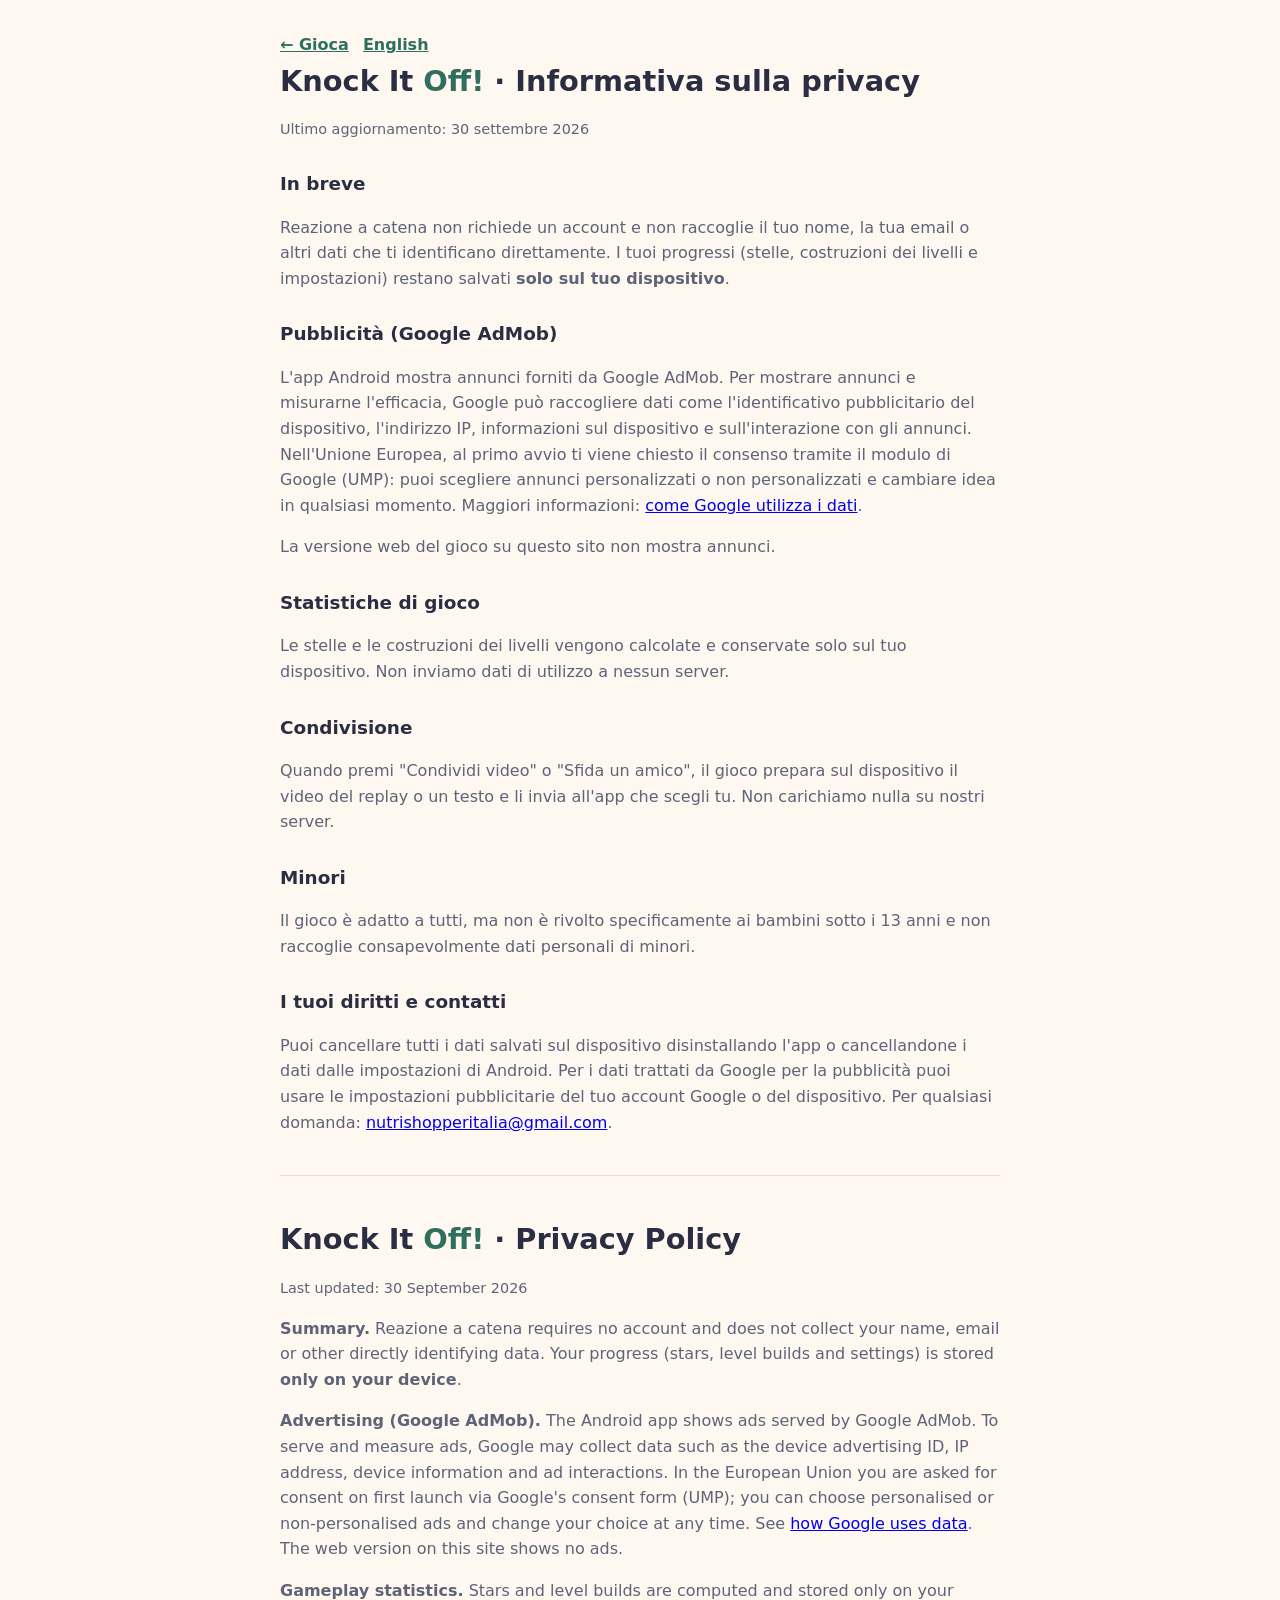
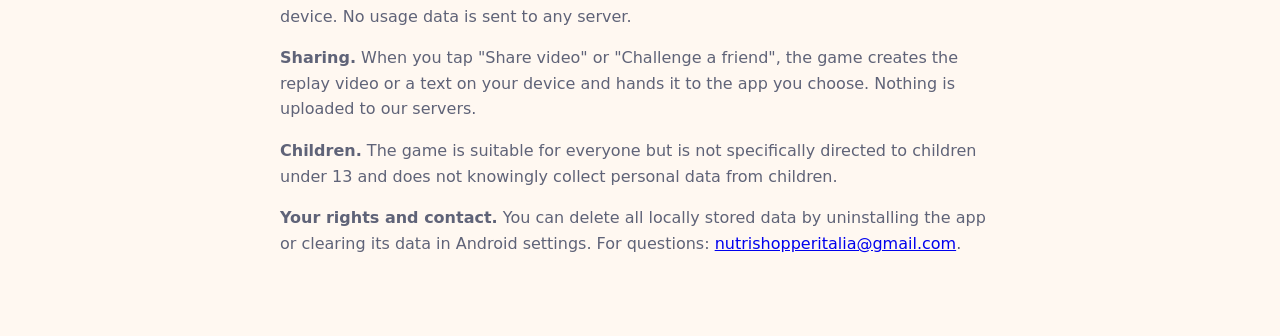
==== chain-reaction/privacy.html @ 4e5a9fc9 "Chain Reaction: informativa privacy Co-Authored-By: Claude Opus 5.5 <noreply@anthropic.com> Claude-S" ====
<!doctype html>
<html lang="it">
<head>
<meta charset="utf-8" />
<meta name="viewport" content="width=device-width, initial-scale=1" />
<title>Reazione a catena · Privacy</title>
<style>
  :root { --ink: #2b2d42; --soft: #5f6378; --bg: #fff8f1; --accent: #2f6f5e; }
  body { margin: 0; background: var(--bg); color: var(--ink); font: 16px/1.6 system-ui, -apple-system, "Segoe UI", Roboto, sans-serif; }
  main { max-width: 720px; margin: 0 auto; padding: 32px 18px 64px; }
  h1 { font-size: 1.8rem; margin: 0 0 4px; } h1 span { color: var(--accent); }
  h2 { font-size: 1.15rem; margin: 28px 0 6px; }
  p, li { color: var(--soft); } .upd { font-size: .9rem; }
  nav a { color: var(--accent); font-weight: 600; margin-right: 14px; }
  hr { border: 0; border-top: 1px solid #eadfd4; margin: 40px 0; }
</style>
</head>
<body>
<main>
<nav><a href="./">← Gioca</a><a href="#en">English</a></nav>
<h1>Knock It <span>Off!</span> · Informativa sulla privacy</h1>
<p class="upd">Ultimo aggiornamento: 30 settembre 2026</p>

<h2>In breve</h2>
<p>Reazione a catena non richiede un account e non raccoglie il tuo nome, la tua email o altri dati che ti identificano direttamente. I tuoi progressi (stelle, costruzioni dei livelli e impostazioni) restano salvati <b>solo sul tuo dispositivo</b>.</p>

<h2>Pubblicità (Google AdMob)</h2>
<p>L'app Android mostra annunci forniti da Google AdMob. Per mostrare annunci e misurarne l'efficacia, Google può raccogliere dati come l'identificativo pubblicitario del dispositivo, l'indirizzo IP, informazioni sul dispositivo e sull'interazione con gli annunci. Nell'Unione Europea, al primo avvio ti viene chiesto il consenso tramite il modulo di Google (UMP): puoi scegliere annunci personalizzati o non personalizzati e cambiare idea in qualsiasi momento. Maggiori informazioni: <a href="https://policies.google.com/technologies/partner-sites">come Google utilizza i dati</a>.</p>
<p>La versione web del gioco su questo sito non mostra annunci.</p>

<h2>Statistiche di gioco</h2>
<p>Le stelle e le costruzioni dei livelli vengono calcolate e conservate solo sul tuo dispositivo. Non inviamo dati di utilizzo a nessun server.</p>

<h2>Condivisione</h2>
<p>Quando premi "Condividi video" o "Sfida un amico", il gioco prepara sul dispositivo il video del replay o un testo e li invia all'app che scegli tu. Non carichiamo nulla su nostri server.</p>

<h2>Minori</h2>
<p>Il gioco è adatto a tutti, ma non è rivolto specificamente ai bambini sotto i 13 anni e non raccoglie consapevolmente dati personali di minori.</p>

<h2>I tuoi diritti e contatti</h2>
<p>Puoi cancellare tutti i dati salvati sul dispositivo disinstallando l'app o cancellandone i dati dalle impostazioni di Android. Per i dati trattati da Google per la pubblicità puoi usare le impostazioni pubblicitarie del tuo account Google o del dispositivo. Per qualsiasi domanda: <a href="mailto:nutrishopperitalia@gmail.com">nutrishopperitalia@gmail.com</a>.</p>

<hr id="en" />
<h1>Knock It <span>Off!</span> · Privacy Policy</h1>
<p class="upd">Last updated: 30 September 2026</p>
<p><b>Summary.</b> Reazione a catena requires no account and does not collect your name, email or other directly identifying data. Your progress (stars, level builds and settings) is stored <b>only on your device</b>.</p>
<p><b>Advertising (Google AdMob).</b> The Android app shows ads served by Google AdMob. To serve and measure ads, Google may collect data such as the device advertising ID, IP address, device information and ad interactions. In the European Union you are asked for consent on first launch via Google's consent form (UMP); you can choose personalised or non-personalised ads and change your choice at any time. See <a href="https://policies.google.com/technologies/partner-sites">how Google uses data</a>. The web version on this site shows no ads.</p>
<p><b>Gameplay statistics.</b> Stars and level builds are computed and stored only on your device. No usage data is sent to any server.</p>
<p><b>Sharing.</b> When you tap "Share video" or "Challenge a friend", the game creates the replay video or a text on your device and hands it to the app you choose. Nothing is uploaded to our servers.</p>
<p><b>Children.</b> The game is suitable for everyone but is not specifically directed to children under 13 and does not knowingly collect personal data from children.</p>
<p><b>Your rights and contact.</b> You can delete all locally stored data by uninstalling the app or clearing its data in Android settings. For questions: <a href="mailto:nutrishopperitalia@gmail.com">nutrishopperitalia@gmail.com</a>.</p>
</main>
</body>
</html>
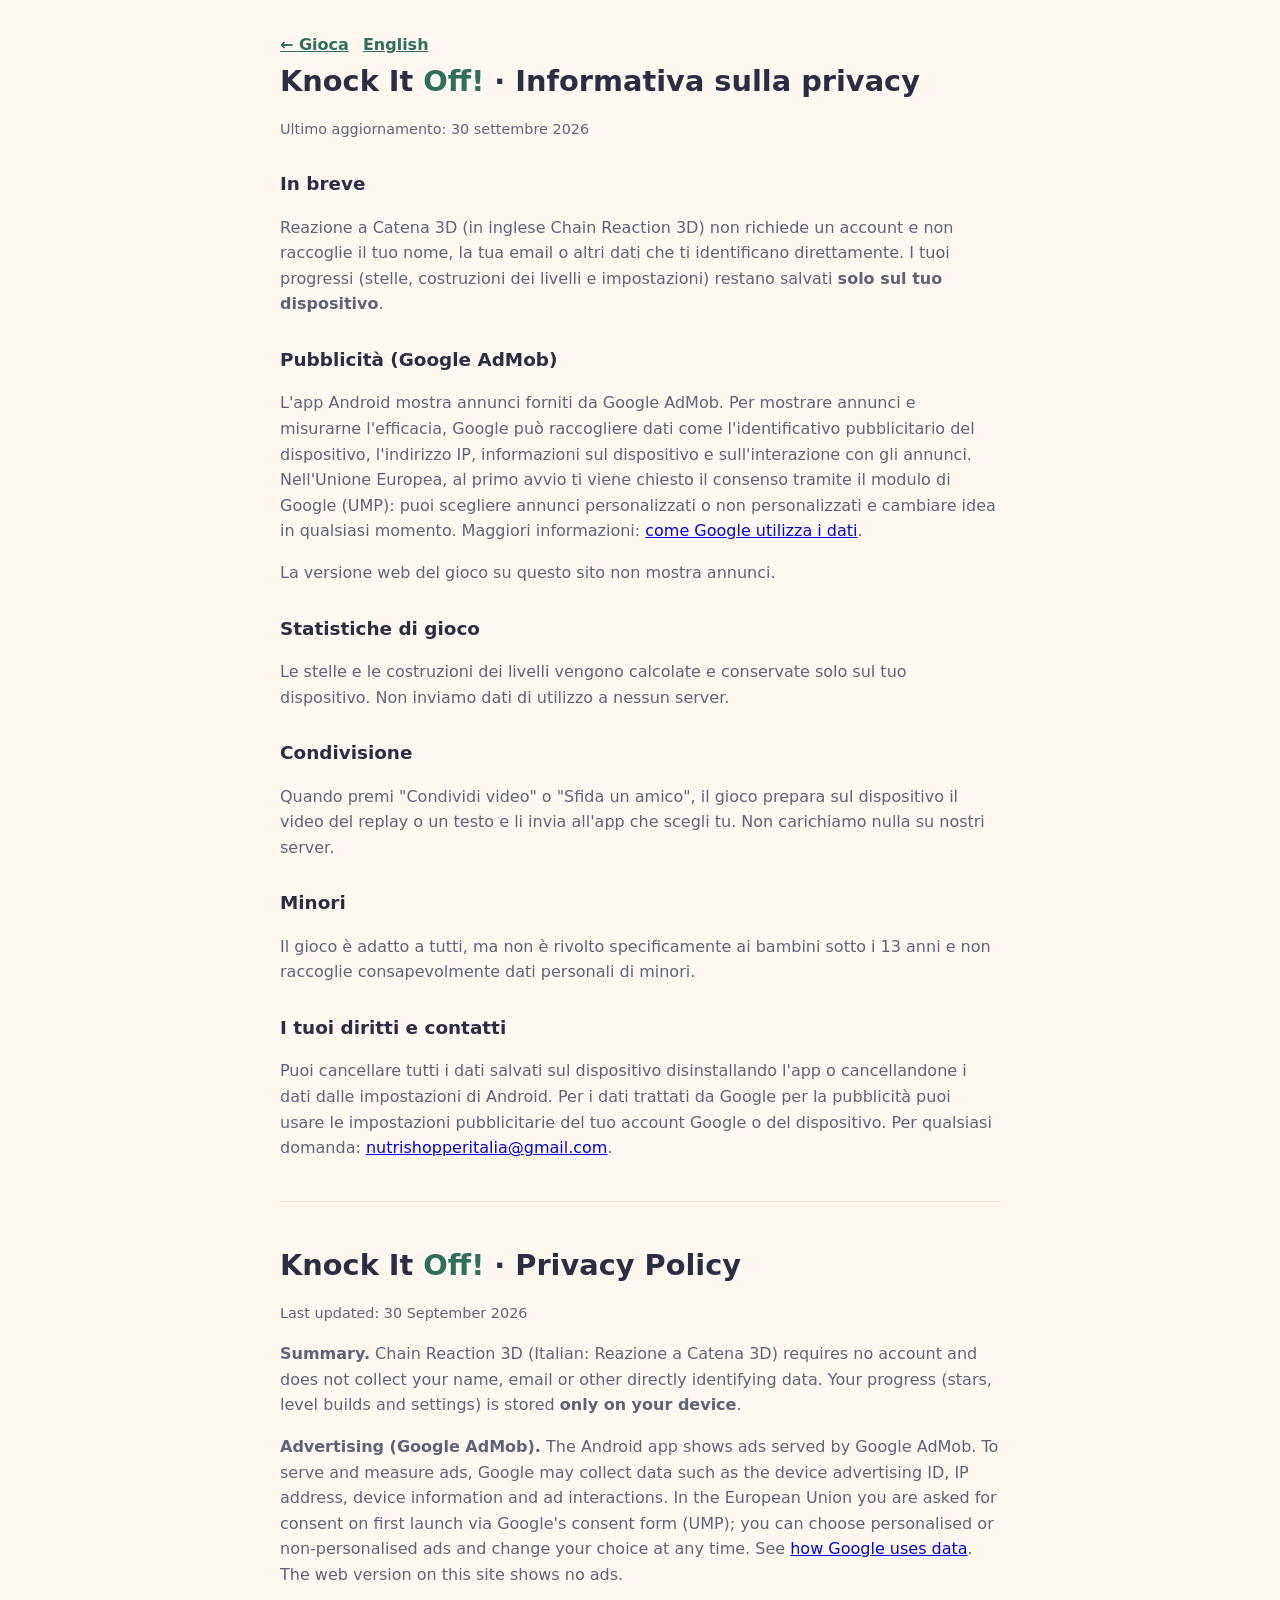
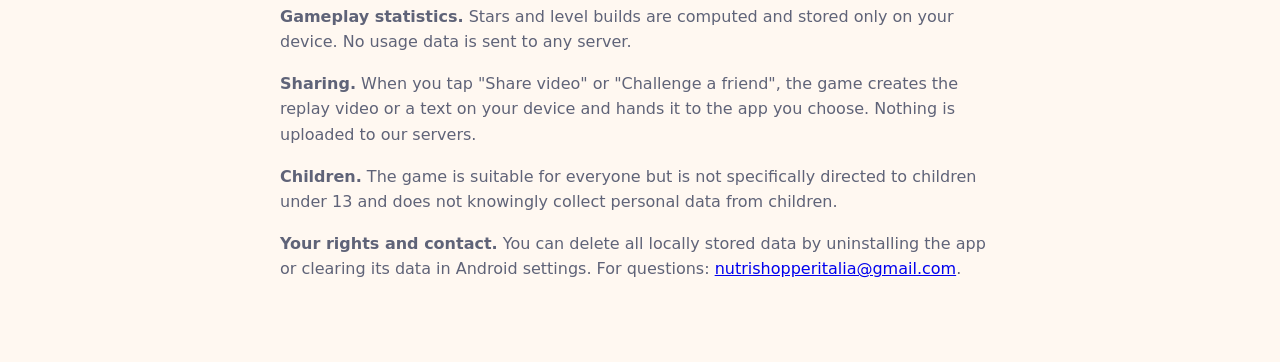
==== commit 0d3b986d: "Chain Reaction 3D: nome dello store Co-Authored-By: Claude Opus 5.5 <noreply@anthropic.com> Claude-S" ====
--- a/chain-reaction/privacy.html
+++ b/chain-reaction/privacy.html
@@ -3,7 +3,7 @@
 <head>
 <meta charset="utf-8" />
 <meta name="viewport" content="width=device-width, initial-scale=1" />
-<title>Reazione a catena · Privacy</title>
+<title>Reazione a Catena 3D (Chain Reaction 3D) · Privacy</title>
 <style>
   :root { --ink: #2b2d42; --soft: #5f6378; --bg: #fff8f1; --accent: #2f6f5e; }
   body { margin: 0; background: var(--bg); color: var(--ink); font: 16px/1.6 system-ui, -apple-system, "Segoe UI", Roboto, sans-serif; }
@@ -22,7 +22,7 @@
 <p class="upd">Ultimo aggiornamento: 30 settembre 2026</p>
 
 <h2>In breve</h2>
-<p>Reazione a catena non richiede un account e non raccoglie il tuo nome, la tua email o altri dati che ti identificano direttamente. I tuoi progressi (stelle, costruzioni dei livelli e impostazioni) restano salvati <b>solo sul tuo dispositivo</b>.</p>
+<p>Reazione a Catena 3D (in inglese Chain Reaction 3D) non richiede un account e non raccoglie il tuo nome, la tua email o altri dati che ti identificano direttamente. I tuoi progressi (stelle, costruzioni dei livelli e impostazioni) restano salvati <b>solo sul tuo dispositivo</b>.</p>
 
 <h2>Pubblicità (Google AdMob)</h2>
 <p>L'app Android mostra annunci forniti da Google AdMob. Per mostrare annunci e misurarne l'efficacia, Google può raccogliere dati come l'identificativo pubblicitario del dispositivo, l'indirizzo IP, informazioni sul dispositivo e sull'interazione con gli annunci. Nell'Unione Europea, al primo avvio ti viene chiesto il consenso tramite il modulo di Google (UMP): puoi scegliere annunci personalizzati o non personalizzati e cambiare idea in qualsiasi momento. Maggiori informazioni: <a href="https://policies.google.com/technologies/partner-sites">come Google utilizza i dati</a>.</p>
@@ -43,7 +43,7 @@
 <hr id="en" />
 <h1>Knock It <span>Off!</span> · Privacy Policy</h1>
 <p class="upd">Last updated: 30 September 2026</p>
-<p><b>Summary.</b> Reazione a catena requires no account and does not collect your name, email or other directly identifying data. Your progress (stars, level builds and settings) is stored <b>only on your device</b>.</p>
+<p><b>Summary.</b> Chain Reaction 3D (Italian: Reazione a Catena 3D) requires no account and does not collect your name, email or other directly identifying data. Your progress (stars, level builds and settings) is stored <b>only on your device</b>.</p>
 <p><b>Advertising (Google AdMob).</b> The Android app shows ads served by Google AdMob. To serve and measure ads, Google may collect data such as the device advertising ID, IP address, device information and ad interactions. In the European Union you are asked for consent on first launch via Google's consent form (UMP); you can choose personalised or non-personalised ads and change your choice at any time. See <a href="https://policies.google.com/technologies/partner-sites">how Google uses data</a>. The web version on this site shows no ads.</p>
 <p><b>Gameplay statistics.</b> Stars and level builds are computed and stored only on your device. No usage data is sent to any server.</p>
 <p><b>Sharing.</b> When you tap "Share video" or "Challenge a friend", the game creates the replay video or a text on your device and hands it to the app you choose. Nothing is uploaded to our servers.</p>
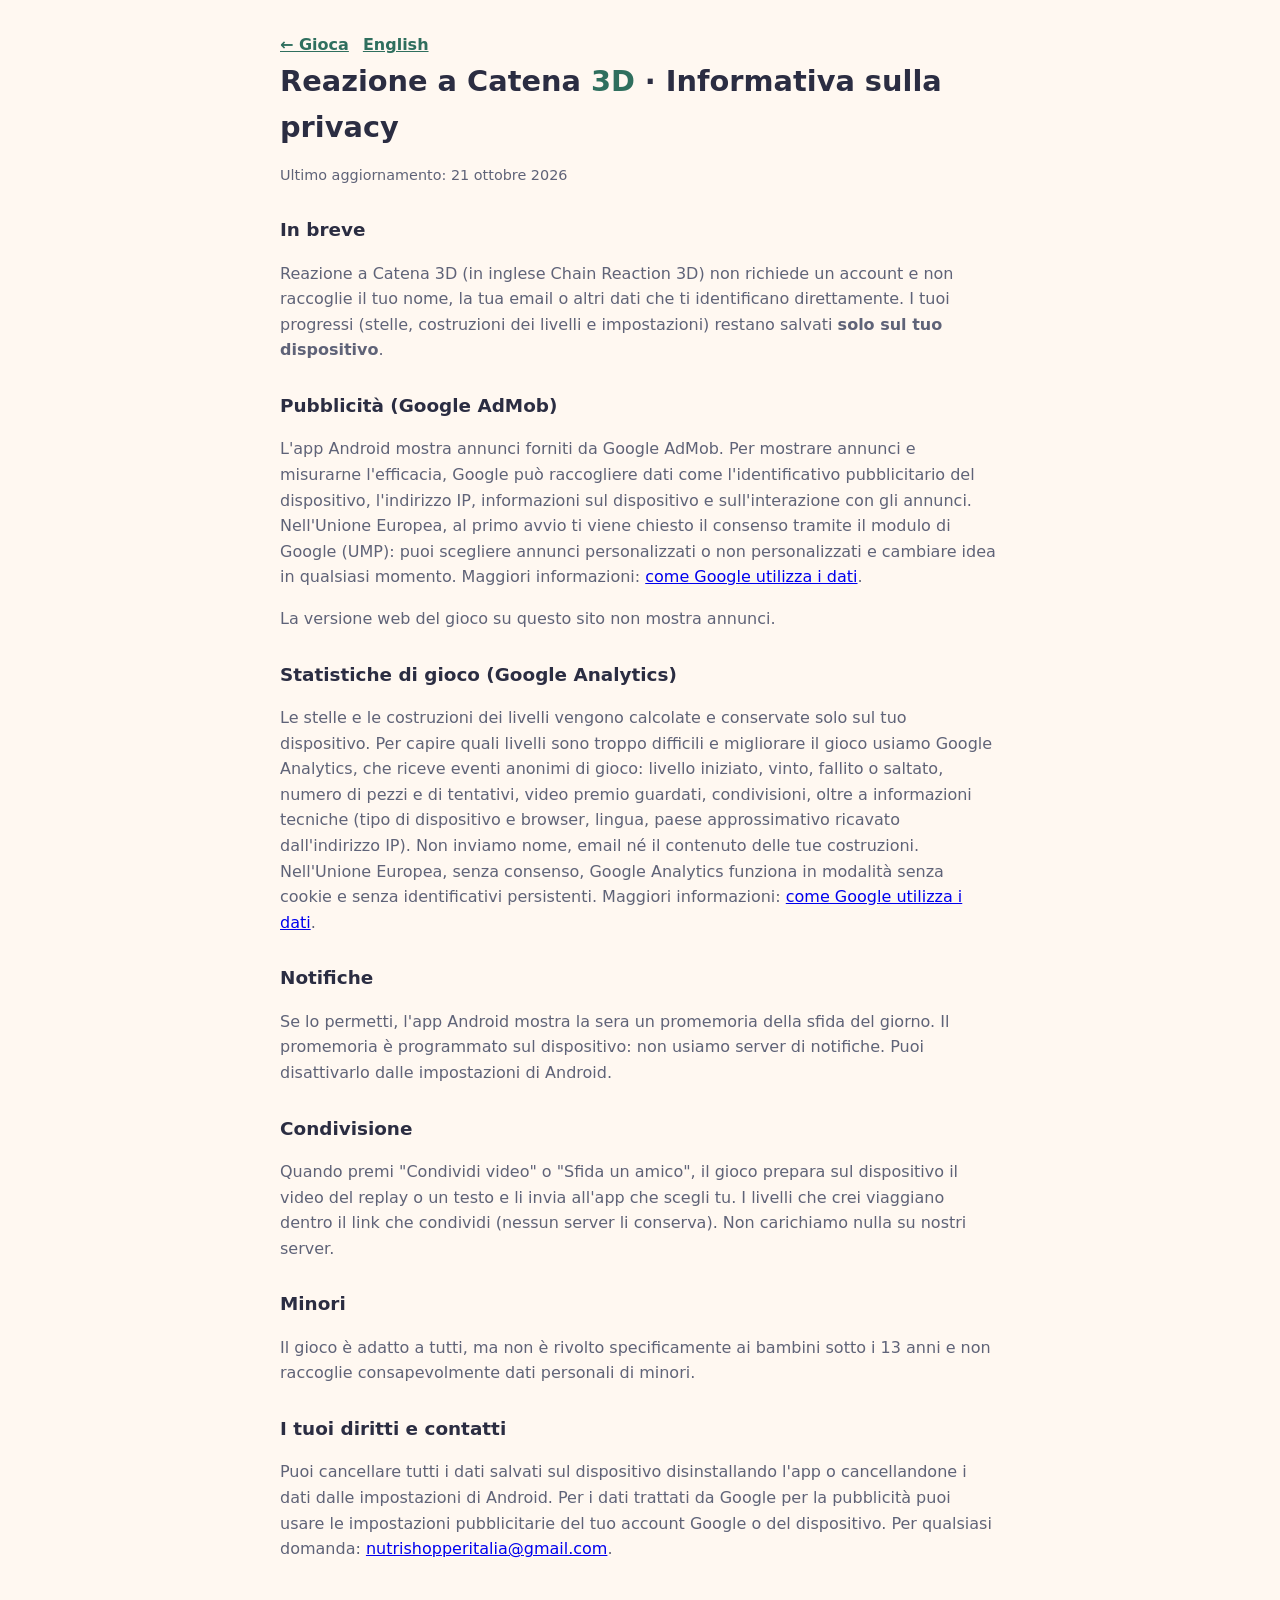
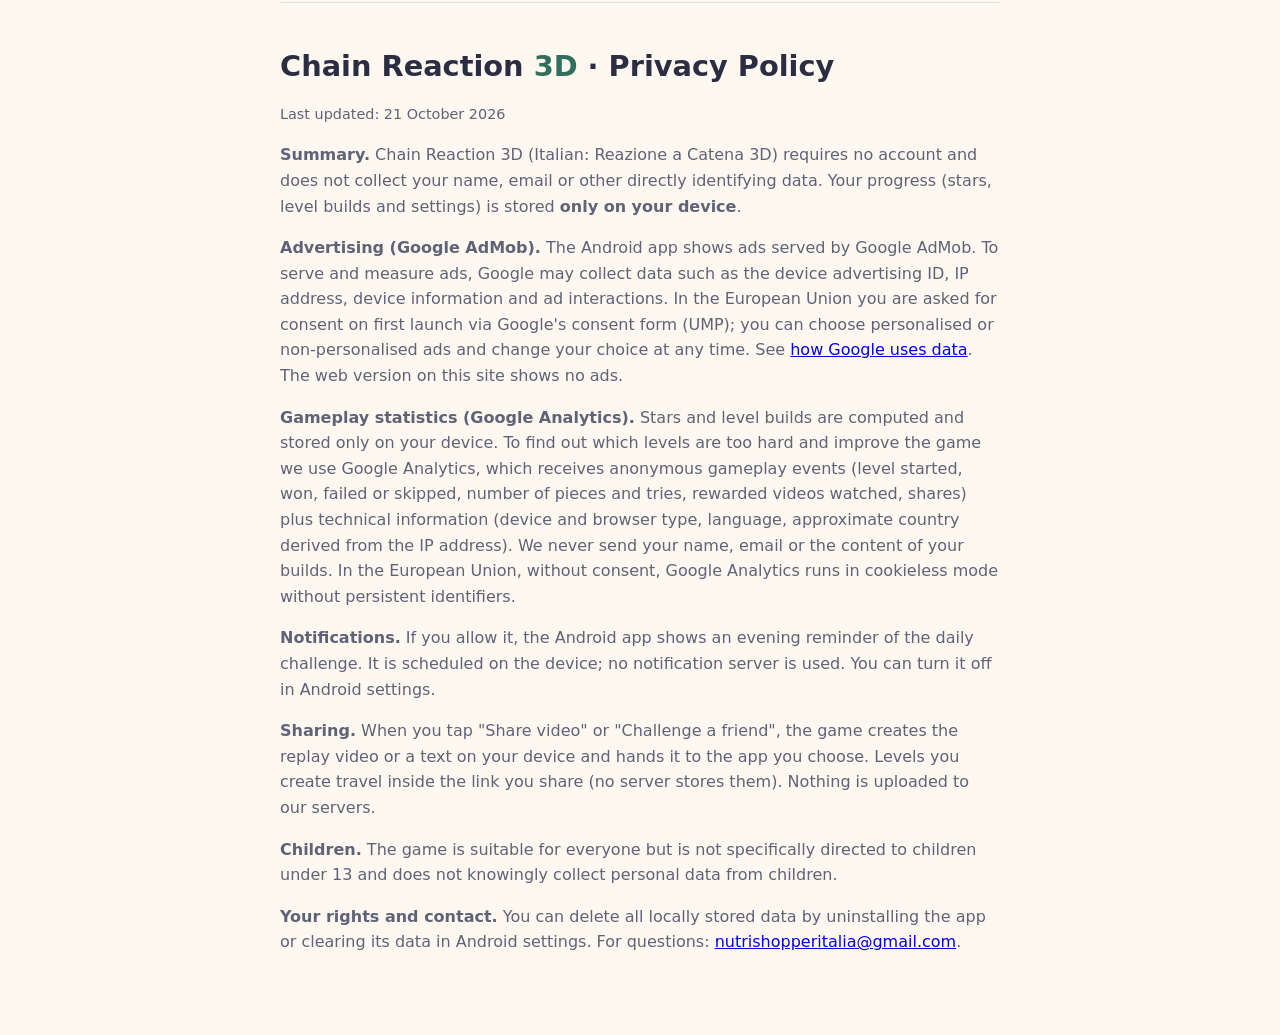
==== commit 9d2de11c: "Chain Reaction 3D: statistiche Google Analytics attive, privacy aggiornata Co-Authored-By: Claude Op" ====
--- a/chain-reaction/privacy.html
+++ b/chain-reaction/privacy.html
@@ -18,8 +18,8 @@
 <body>
 <main>
 <nav><a href="./">← Gioca</a><a href="#en">English</a></nav>
-<h1>Knock It <span>Off!</span> · Informativa sulla privacy</h1>
-<p class="upd">Ultimo aggiornamento: 30 settembre 2026</p>
+<h1>Reazione a Catena <span>3D</span> · Informativa sulla privacy</h1>
+<p class="upd">Ultimo aggiornamento: 21 ottobre 2026</p>
 
 <h2>In breve</h2>
 <p>Reazione a Catena 3D (in inglese Chain Reaction 3D) non richiede un account e non raccoglie il tuo nome, la tua email o altri dati che ti identificano direttamente. I tuoi progressi (stelle, costruzioni dei livelli e impostazioni) restano salvati <b>solo sul tuo dispositivo</b>.</p>
@@ -28,11 +28,14 @@
 <p>L'app Android mostra annunci forniti da Google AdMob. Per mostrare annunci e misurarne l'efficacia, Google può raccogliere dati come l'identificativo pubblicitario del dispositivo, l'indirizzo IP, informazioni sul dispositivo e sull'interazione con gli annunci. Nell'Unione Europea, al primo avvio ti viene chiesto il consenso tramite il modulo di Google (UMP): puoi scegliere annunci personalizzati o non personalizzati e cambiare idea in qualsiasi momento. Maggiori informazioni: <a href="https://policies.google.com/technologies/partner-sites">come Google utilizza i dati</a>.</p>
 <p>La versione web del gioco su questo sito non mostra annunci.</p>
 
-<h2>Statistiche di gioco</h2>
-<p>Le stelle e le costruzioni dei livelli vengono calcolate e conservate solo sul tuo dispositivo. Non inviamo dati di utilizzo a nessun server.</p>
+<h2>Statistiche di gioco (Google Analytics)</h2>
+<p>Le stelle e le costruzioni dei livelli vengono calcolate e conservate solo sul tuo dispositivo. Per capire quali livelli sono troppo difficili e migliorare il gioco usiamo Google Analytics, che riceve eventi anonimi di gioco: livello iniziato, vinto, fallito o saltato, numero di pezzi e di tentativi, video premio guardati, condivisioni, oltre a informazioni tecniche (tipo di dispositivo e browser, lingua, paese approssimativo ricavato dall'indirizzo IP). Non inviamo nome, email né il contenuto delle tue costruzioni. Nell'Unione Europea, senza consenso, Google Analytics funziona in modalità senza cookie e senza identificativi persistenti. Maggiori informazioni: <a href="https://policies.google.com/technologies/partner-sites">come Google utilizza i dati</a>.</p>
+
+<h2>Notifiche</h2>
+<p>Se lo permetti, l'app Android mostra la sera un promemoria della sfida del giorno. Il promemoria è programmato sul dispositivo: non usiamo server di notifiche. Puoi disattivarlo dalle impostazioni di Android.</p>
 
 <h2>Condivisione</h2>
-<p>Quando premi "Condividi video" o "Sfida un amico", il gioco prepara sul dispositivo il video del replay o un testo e li invia all'app che scegli tu. Non carichiamo nulla su nostri server.</p>
+<p>Quando premi "Condividi video" o "Sfida un amico", il gioco prepara sul dispositivo il video del replay o un testo e li invia all'app che scegli tu. I livelli che crei viaggiano dentro il link che condividi (nessun server li conserva). Non carichiamo nulla su nostri server.</p>
 
 <h2>Minori</h2>
 <p>Il gioco è adatto a tutti, ma non è rivolto specificamente ai bambini sotto i 13 anni e non raccoglie consapevolmente dati personali di minori.</p>
@@ -41,12 +44,13 @@
 <p>Puoi cancellare tutti i dati salvati sul dispositivo disinstallando l'app o cancellandone i dati dalle impostazioni di Android. Per i dati trattati da Google per la pubblicità puoi usare le impostazioni pubblicitarie del tuo account Google o del dispositivo. Per qualsiasi domanda: <a href="mailto:nutrishopperitalia@gmail.com">nutrishopperitalia@gmail.com</a>.</p>
 
 <hr id="en" />
-<h1>Knock It <span>Off!</span> · Privacy Policy</h1>
-<p class="upd">Last updated: 30 September 2026</p>
+<h1>Chain Reaction <span>3D</span> · Privacy Policy</h1>
+<p class="upd">Last updated: 21 October 2026</p>
 <p><b>Summary.</b> Chain Reaction 3D (Italian: Reazione a Catena 3D) requires no account and does not collect your name, email or other directly identifying data. Your progress (stars, level builds and settings) is stored <b>only on your device</b>.</p>
 <p><b>Advertising (Google AdMob).</b> The Android app shows ads served by Google AdMob. To serve and measure ads, Google may collect data such as the device advertising ID, IP address, device information and ad interactions. In the European Union you are asked for consent on first launch via Google's consent form (UMP); you can choose personalised or non-personalised ads and change your choice at any time. See <a href="https://policies.google.com/technologies/partner-sites">how Google uses data</a>. The web version on this site shows no ads.</p>
-<p><b>Gameplay statistics.</b> Stars and level builds are computed and stored only on your device. No usage data is sent to any server.</p>
-<p><b>Sharing.</b> When you tap "Share video" or "Challenge a friend", the game creates the replay video or a text on your device and hands it to the app you choose. Nothing is uploaded to our servers.</p>
+<p><b>Gameplay statistics (Google Analytics).</b> Stars and level builds are computed and stored only on your device. To find out which levels are too hard and improve the game we use Google Analytics, which receives anonymous gameplay events (level started, won, failed or skipped, number of pieces and tries, rewarded videos watched, shares) plus technical information (device and browser type, language, approximate country derived from the IP address). We never send your name, email or the content of your builds. In the European Union, without consent, Google Analytics runs in cookieless mode without persistent identifiers.</p>
+<p><b>Notifications.</b> If you allow it, the Android app shows an evening reminder of the daily challenge. It is scheduled on the device; no notification server is used. You can turn it off in Android settings.</p>
+<p><b>Sharing.</b> When you tap "Share video" or "Challenge a friend", the game creates the replay video or a text on your device and hands it to the app you choose. Levels you create travel inside the link you share (no server stores them). Nothing is uploaded to our servers.</p>
 <p><b>Children.</b> The game is suitable for everyone but is not specifically directed to children under 13 and does not knowingly collect personal data from children.</p>
 <p><b>Your rights and contact.</b> You can delete all locally stored data by uninstalling the app or clearing its data in Android settings. For questions: <a href="mailto:nutrishopperitalia@gmail.com">nutrishopperitalia@gmail.com</a>.</p>
 </main>
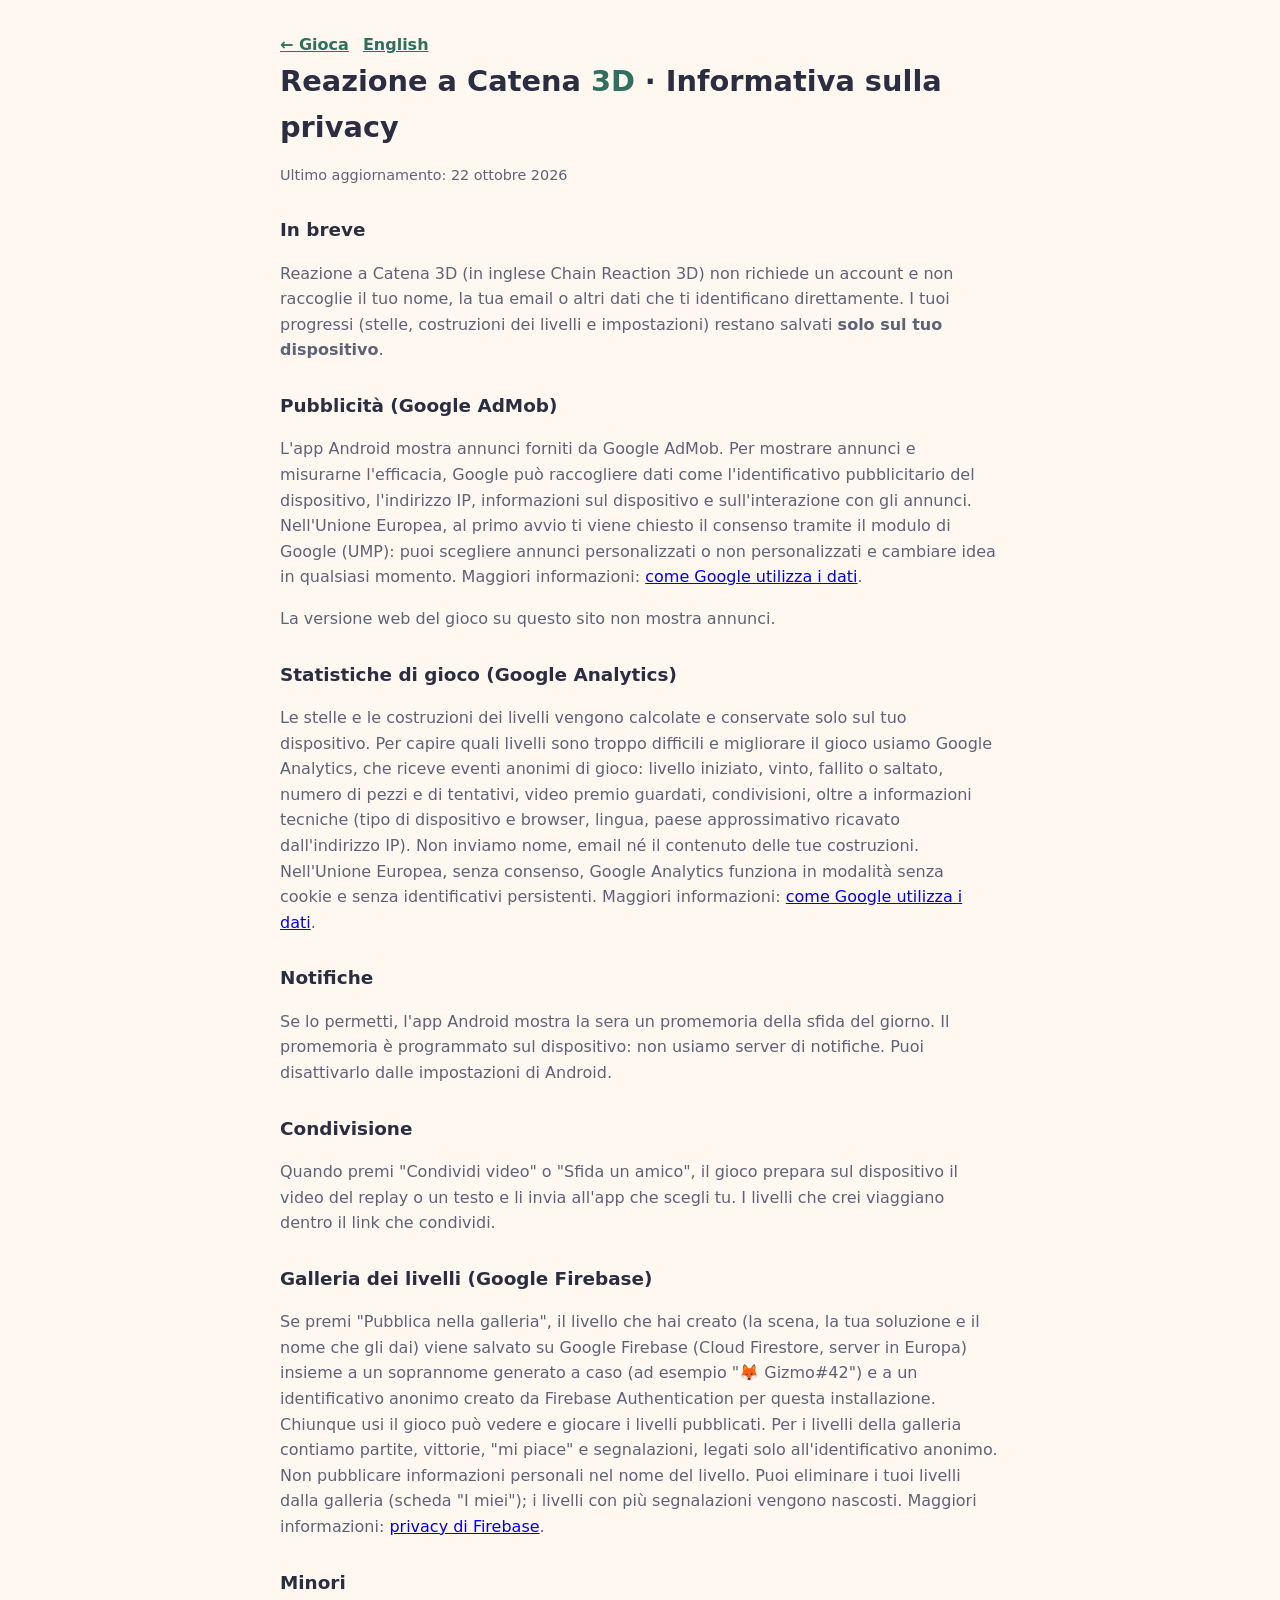
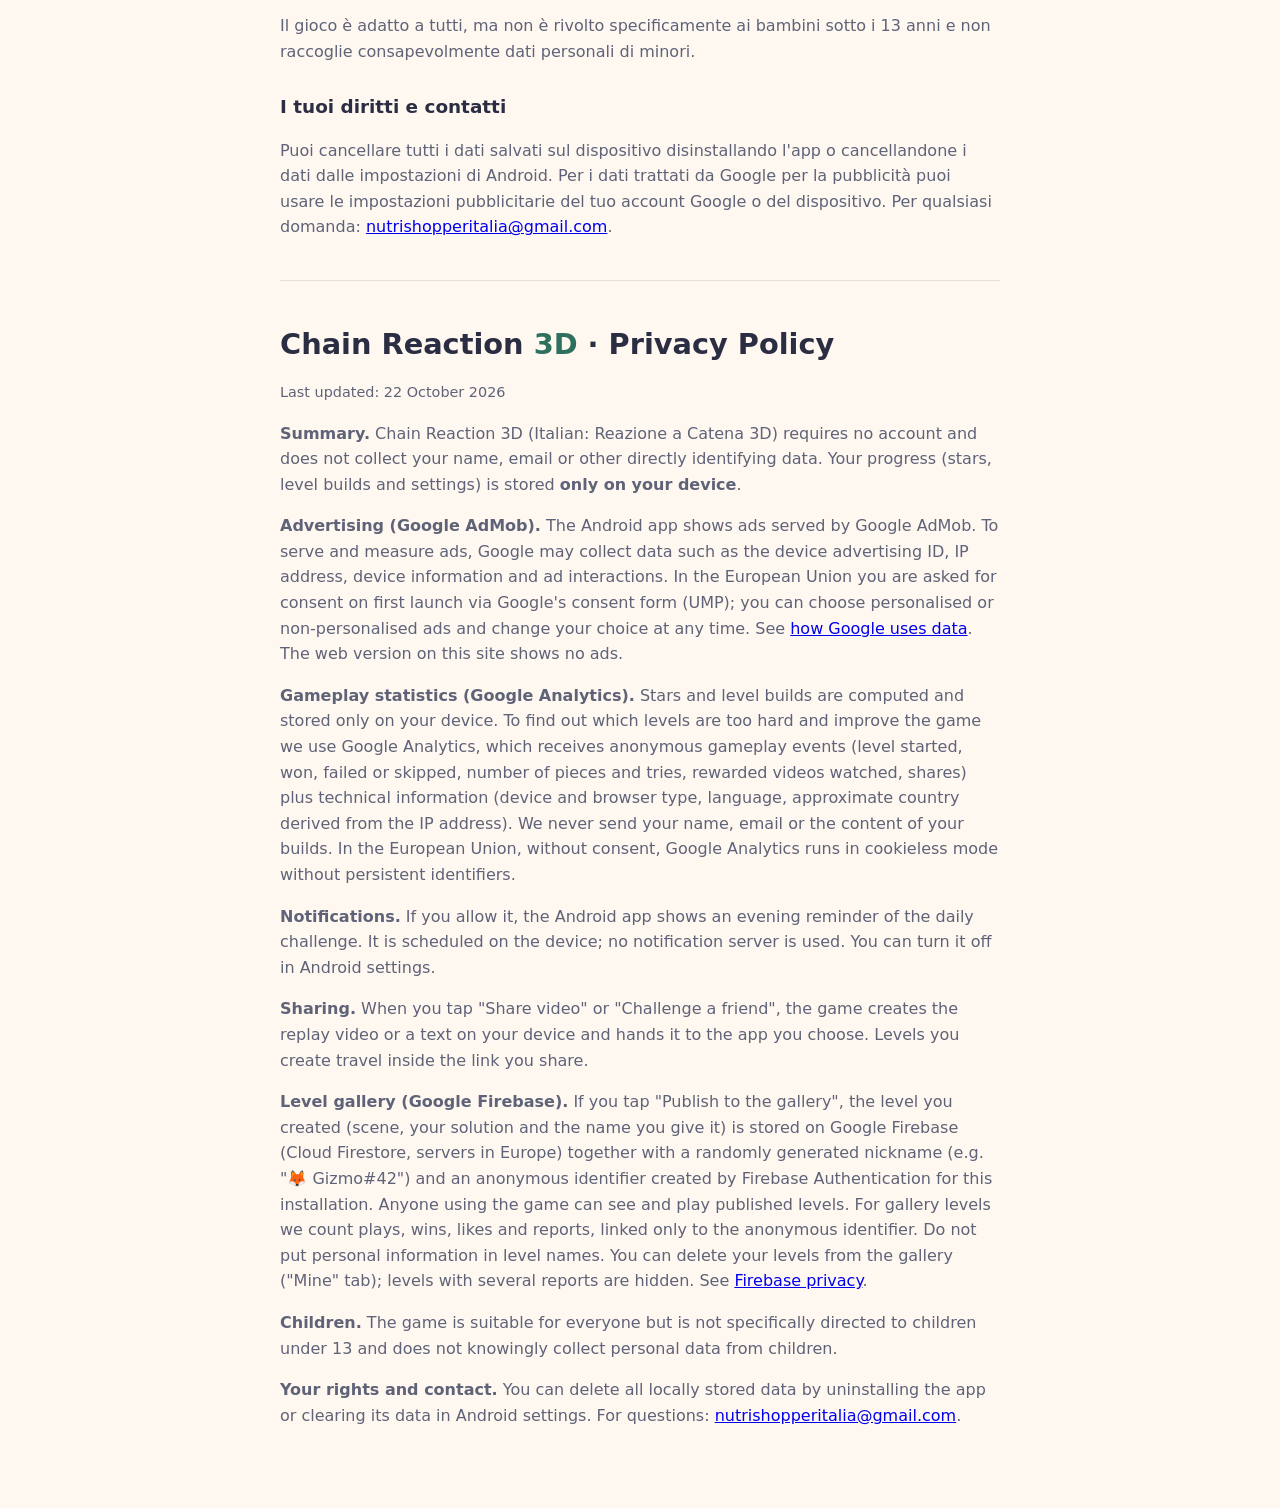
==== commit 78297c62: "Chain Reaction: galleria dei livelli della community Co-Authored-By: Claude Opus 5.5 <noreply@anthro" ====
--- a/chain-reaction/privacy.html
+++ b/chain-reaction/privacy.html
@@ -19,7 +19,7 @@
 <main>
 <nav><a href="./">← Gioca</a><a href="#en">English</a></nav>
 <h1>Reazione a Catena <span>3D</span> · Informativa sulla privacy</h1>
-<p class="upd">Ultimo aggiornamento: 21 ottobre 2026</p>
+<p class="upd">Ultimo aggiornamento: 22 ottobre 2026</p>
 
 <h2>In breve</h2>
 <p>Reazione a Catena 3D (in inglese Chain Reaction 3D) non richiede un account e non raccoglie il tuo nome, la tua email o altri dati che ti identificano direttamente. I tuoi progressi (stelle, costruzioni dei livelli e impostazioni) restano salvati <b>solo sul tuo dispositivo</b>.</p>
@@ -35,7 +35,10 @@
 <p>Se lo permetti, l'app Android mostra la sera un promemoria della sfida del giorno. Il promemoria è programmato sul dispositivo: non usiamo server di notifiche. Puoi disattivarlo dalle impostazioni di Android.</p>
 
 <h2>Condivisione</h2>
-<p>Quando premi "Condividi video" o "Sfida un amico", il gioco prepara sul dispositivo il video del replay o un testo e li invia all'app che scegli tu. I livelli che crei viaggiano dentro il link che condividi (nessun server li conserva). Non carichiamo nulla su nostri server.</p>
+<p>Quando premi "Condividi video" o "Sfida un amico", il gioco prepara sul dispositivo il video del replay o un testo e li invia all'app che scegli tu. I livelli che crei viaggiano dentro il link che condividi.</p>
+
+<h2>Galleria dei livelli (Google Firebase)</h2>
+<p>Se premi "Pubblica nella galleria", il livello che hai creato (la scena, la tua soluzione e il nome che gli dai) viene salvato su Google Firebase (Cloud Firestore, server in Europa) insieme a un soprannome generato a caso (ad esempio "🦊 Gizmo#42") e a un identificativo anonimo creato da Firebase Authentication per questa installazione. Chiunque usi il gioco può vedere e giocare i livelli pubblicati. Per i livelli della galleria contiamo partite, vittorie, "mi piace" e segnalazioni, legati solo all'identificativo anonimo. Non pubblicare informazioni personali nel nome del livello. Puoi eliminare i tuoi livelli dalla galleria (scheda "I miei"); i livelli con più segnalazioni vengono nascosti. Maggiori informazioni: <a href="https://firebase.google.com/support/privacy">privacy di Firebase</a>.</p>
 
 <h2>Minori</h2>
 <p>Il gioco è adatto a tutti, ma non è rivolto specificamente ai bambini sotto i 13 anni e non raccoglie consapevolmente dati personali di minori.</p>
@@ -45,12 +48,13 @@
 
 <hr id="en" />
 <h1>Chain Reaction <span>3D</span> · Privacy Policy</h1>
-<p class="upd">Last updated: 21 October 2026</p>
+<p class="upd">Last updated: 22 October 2026</p>
 <p><b>Summary.</b> Chain Reaction 3D (Italian: Reazione a Catena 3D) requires no account and does not collect your name, email or other directly identifying data. Your progress (stars, level builds and settings) is stored <b>only on your device</b>.</p>
 <p><b>Advertising (Google AdMob).</b> The Android app shows ads served by Google AdMob. To serve and measure ads, Google may collect data such as the device advertising ID, IP address, device information and ad interactions. In the European Union you are asked for consent on first launch via Google's consent form (UMP); you can choose personalised or non-personalised ads and change your choice at any time. See <a href="https://policies.google.com/technologies/partner-sites">how Google uses data</a>. The web version on this site shows no ads.</p>
 <p><b>Gameplay statistics (Google Analytics).</b> Stars and level builds are computed and stored only on your device. To find out which levels are too hard and improve the game we use Google Analytics, which receives anonymous gameplay events (level started, won, failed or skipped, number of pieces and tries, rewarded videos watched, shares) plus technical information (device and browser type, language, approximate country derived from the IP address). We never send your name, email or the content of your builds. In the European Union, without consent, Google Analytics runs in cookieless mode without persistent identifiers.</p>
 <p><b>Notifications.</b> If you allow it, the Android app shows an evening reminder of the daily challenge. It is scheduled on the device; no notification server is used. You can turn it off in Android settings.</p>
-<p><b>Sharing.</b> When you tap "Share video" or "Challenge a friend", the game creates the replay video or a text on your device and hands it to the app you choose. Levels you create travel inside the link you share (no server stores them). Nothing is uploaded to our servers.</p>
+<p><b>Sharing.</b> When you tap "Share video" or "Challenge a friend", the game creates the replay video or a text on your device and hands it to the app you choose. Levels you create travel inside the link you share.</p>
+<p><b>Level gallery (Google Firebase).</b> If you tap "Publish to the gallery", the level you created (scene, your solution and the name you give it) is stored on Google Firebase (Cloud Firestore, servers in Europe) together with a randomly generated nickname (e.g. "🦊 Gizmo#42") and an anonymous identifier created by Firebase Authentication for this installation. Anyone using the game can see and play published levels. For gallery levels we count plays, wins, likes and reports, linked only to the anonymous identifier. Do not put personal information in level names. You can delete your levels from the gallery ("Mine" tab); levels with several reports are hidden. See <a href="https://firebase.google.com/support/privacy">Firebase privacy</a>.</p>
 <p><b>Children.</b> The game is suitable for everyone but is not specifically directed to children under 13 and does not knowingly collect personal data from children.</p>
 <p><b>Your rights and contact.</b> You can delete all locally stored data by uninstalling the app or clearing its data in Android settings. For questions: <a href="mailto:nutrishopperitalia@gmail.com">nutrishopperitalia@gmail.com</a>.</p>
 </main>
